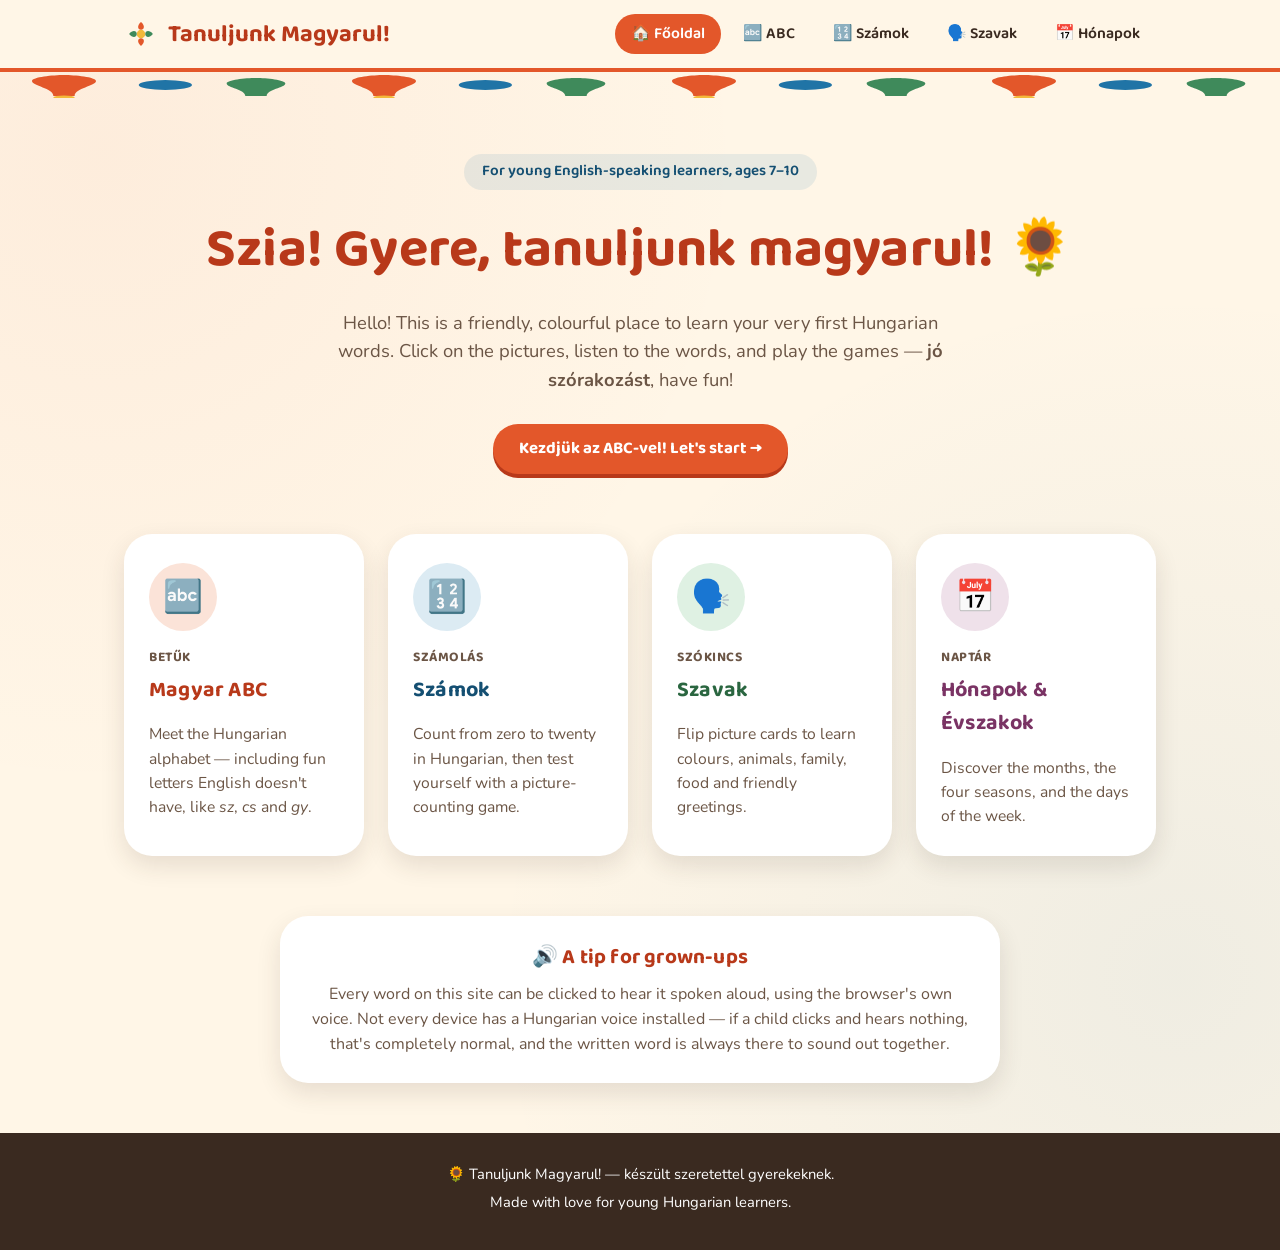
==== index.html @ 0e590bf8 "Add files via upload" ====
<!DOCTYPE html>
<html lang="hu">
<head>
<meta charset="UTF-8">
<meta name="viewport" content="width=device-width, initial-scale=1.0">
<title>Tanuljunk Magyarul! — Magyar nyelv gyerekeknek</title>
<meta name="description" content="Színes, interaktív magyar nyelvtanuló oldal 7-10 éves angol anyanyelvű gyerekeknek. Betűk, számok, szavak, hónapok és évszakok.">
<link rel="preconnect" href="https://fonts.googleapis.com">
<link rel="preconnect" href="https://fonts.gstatic.com" crossorigin>
<link href="https://fonts.googleapis.com/css2?family=Baloo+2:wght@500;700;800&family=Nunito:wght@400;600;700;800&display=swap" rel="stylesheet">
<link rel="stylesheet" href="css/style.css">
</head>
<body>
<a class="skip-link" href="#main">Ugrás a tartalomhoz</a>

<header class="site-header">
  <div class="container">
    <a class="logo" href="index.html">
      <svg class="logo-flower" viewBox="0 0 40 40" xmlns="http://www.w3.org/2000/svg" aria-hidden="true">
        <circle cx="20" cy="20" r="5" fill="var(--yellow)"/>
        <path d="M20 15 C16 15 15 10 20 6 C25 10 24 15 20 15Z" fill="var(--paprika)"/>
        <path d="M20 25 C16 25 15 30 20 34 C25 30 24 25 20 25Z" fill="var(--paprika)"/>
        <path d="M15 20 C15 16 10 15 6 20 C10 25 15 24 15 20Z" fill="var(--green)"/>
        <path d="M25 20 C25 16 30 15 34 20 C30 25 25 24 25 20Z" fill="var(--green)"/>
      </svg>
      Tanuljunk Magyarul!
    </a>
    <nav class="main-nav" aria-label="Fő navigáció">
      <a href="index.html" aria-current="page">🏠 Főoldal</a>
      <a href="abc.html">🔤 ABC</a>
      <a href="numbers.html">🔢 Számok</a>
      <a href="words.html">🗣️ Szavak</a>
      <a href="calendar.html">📅 Hónapok</a>
    </nav>
  </div>
</header>

<div class="folk-border" aria-hidden="true">
  <svg viewBox="0 0 240 26" preserveAspectRatio="none" xmlns="http://www.w3.org/2000/svg">
    <defs>
      <pattern id="tulipPattern" width="60" height="26" patternUnits="userSpaceOnUse">
        <path d="M10 24 C10 16 6 14 6 9 C6 5 10 3 12 3 C14 3 18 5 18 9 C18 14 14 16 14 24 Z" fill="var(--paprika)"/>
        <circle cx="31" cy="13" r="5" fill="var(--blue)"/>
        <path d="M46 24 C46 17 42.5 16 42.5 11.5 C42.5 8 46 6 48 6 C50 6 53.5 8 53.5 11.5 C53.5 16 50 17 50 24 Z" fill="var(--green)"/>
        <circle cx="12" cy="25.5" r="2" fill="var(--yellow)"/>
      </pattern>
    </defs>
    <rect width="240" height="26" fill="url(#tulipPattern)"/>
  </svg>
</div>

<main id="main">
  <section class="hero container">
    <span class="eyebrow">For young English-speaking learners, ages 7–10</span>
    <h1>Szia! Gyere, tanuljunk magyarul! 🌻</h1>
    <p class="subtitle">Hello! This is a friendly, colourful place to learn your very first Hungarian words. Click on the pictures, listen to the words, and play the games — <strong>jó szórakozást</strong>, have fun!</p>
    <a class="btn" href="abc.html">Kezdjük az ABC-vel! Let's start →</a>
  </section>

  <section class="container">
    <div class="category-grid">

      <a class="category-card" href="abc.html" style="--card-accent: var(--paprika-dark); --card-tint: #FBE3D8;">
        <div class="icon-wrap"><span style="font-size:2rem;">🔤</span></div>
        <span class="hu-tag">Betűk</span>
        <h2>Magyar ABC</h2>
        <p>Meet the Hungarian alphabet — including fun letters English doesn't have, like <em>sz</em>, <em>cs</em> and <em>gy</em>.</p>
      </a>

      <a class="category-card" href="numbers.html" style="--card-accent: var(--blue-dark); --card-tint: #DCEBF3;">
        <div class="icon-wrap"><span style="font-size:2rem;">🔢</span></div>
        <span class="hu-tag">Számolás</span>
        <h2>Számok</h2>
        <p>Count from zero to twenty in Hungarian, then test yourself with a picture-counting game.</p>
      </a>

      <a class="category-card" href="words.html" style="--card-accent: var(--green-dark); --card-tint: #DFF1E3;">
        <div class="icon-wrap"><span style="font-size:2rem;">🗣️</span></div>
        <span class="hu-tag">Szókincs</span>
        <h2>Szavak</h2>
        <p>Flip picture cards to learn colours, animals, family, food and friendly greetings.</p>
      </a>

      <a class="category-card" href="calendar.html" style="--card-accent: var(--plum); --card-tint: #EFE1EA;">
        <div class="icon-wrap"><span style="font-size:2rem;">📅</span></div>
        <span class="hu-tag">Naptár</span>
        <h2>Hónapok &amp; Évszakok</h2>
        <p>Discover the months, the four seasons, and the days of the week.</p>
      </a>

    </div>
  </section>

  <section class="container" style="padding-bottom:50px;">
    <div style="background:var(--paper); border-radius:var(--radius-lg); box-shadow:var(--shadow-soft); padding:26px 28px; max-width:720px; margin:0 auto; text-align:center;">
      <h2 style="font-size:1.3rem;">🔊 A tip for grown-ups</h2>
      <p style="color:var(--ink-soft); margin-bottom:0;">Every word on this site can be clicked to hear it spoken aloud, using the browser's own voice. Not every device has a Hungarian voice installed — if a child clicks and hears nothing, that's completely normal, and the written word is always there to sound out together.</p>
    </div>
  </section>
</main>

<footer class="site-footer">
  <div class="container">
    <p>🌻 Tanuljunk Magyarul! — készült szeretettel gyerekeknek.</p>
    <p>Made with love for young Hungarian learners.</p>
  </div>
</footer>

<script src="js/script.js"></script>
</body>
</html>
---- css/style.css ----
/* =========================================================
   Tanuljunk Magyarul! — design system
   Inspired by Hungarian folk embroidery (Kalocsa / Matyó):
   warm cream ground, paprika red, meadow green, cornflower
   blue and sunflower yellow, arranged in bold flower motifs.
   ========================================================= */

:root {
  --cream:        #FFF6E7;
  --cream-dark:   #F7E9CE;
  --paprika:      #E3572A;
  --paprika-dark: #B8391A;
  --green:        #3F8A5B;
  --green-dark:   #2A6640;
  --blue:         #2074A6;
  --blue-dark:    #144F72;
  --yellow:       #F3B93B;
  --yellow-dark:  #C98F1C;
  --plum:         #7A3364;
  --ink:          #3A2A20;
  --ink-soft:     #6B5545;
  --paper:        #FFFFFF;

  --radius-lg: 28px;
  --radius-md: 18px;
  --radius-sm: 10px;

  --shadow-soft: 0 10px 24px rgba(58, 42, 32, 0.12);
  --shadow-pop:  0 6px 0 rgba(0,0,0,0.15);

  --font-display: "Baloo 2", "Fredoka", system-ui, sans-serif;
  --font-body: "Nunito", system-ui, sans-serif;
}

* { box-sizing: border-box; }

html {
  scroll-behavior: smooth;
}

body {
  margin: 0;
  font-family: var(--font-body);
  color: var(--ink);
  background: var(--cream);
  background-image:
    radial-gradient(circle at 8% 12%, rgba(227,87,42,0.06) 0, transparent 40%),
    radial-gradient(circle at 92% 78%, rgba(32,116,166,0.07) 0, transparent 45%);
  line-height: 1.55;
}

img, svg { max-width: 100%; display: block; }

a { color: inherit; }

h1, h2, h3, h4 {
  font-family: var(--font-display);
  font-weight: 700;
  margin: 0 0 0.4em;
  color: var(--paprika-dark);
  letter-spacing: 0.2px;
}

p { margin: 0 0 1em; }

.container {
  max-width: 1080px;
  margin: 0 auto;
  padding: 0 24px;
}

/* ---------- Skip link (accessibility) ---------- */
.skip-link {
  position: absolute;
  left: -999px;
  top: auto;
  background: var(--ink);
  color: #fff;
  padding: 10px 16px;
  border-radius: var(--radius-sm);
  z-index: 999;
}
.skip-link:focus {
  left: 16px;
  top: 16px;
}

/* ---------- Header / nav ---------- */
.site-header {
  position: sticky;
  top: 0;
  z-index: 50;
  background: var(--cream);
  border-bottom: 4px solid var(--paprika);
}

.site-header .container {
  display: flex;
  align-items: center;
  justify-content: space-between;
  padding-top: 14px;
  padding-bottom: 14px;
  gap: 16px;
  flex-wrap: wrap;
}

.logo {
  font-family: var(--font-display);
  font-size: 1.5rem;
  font-weight: 700;
  color: var(--paprika-dark);
  text-decoration: none;
  display: flex;
  align-items: center;
  gap: 10px;
}
.logo .logo-flower { width: 34px; height: 34px; flex-shrink: 0; }

.main-nav {
  display: flex;
  gap: 6px;
  flex-wrap: wrap;
}

.main-nav a {
  text-decoration: none;
  font-family: var(--font-display);
  font-weight: 600;
  font-size: 0.98rem;
  color: var(--ink);
  padding: 8px 16px;
  border-radius: 999px;
  transition: background 0.15s ease, color 0.15s ease, transform 0.15s ease;
}

.main-nav a:hover,
.main-nav a:focus-visible {
  background: var(--yellow);
  color: var(--ink);
  transform: translateY(-2px);
}

.main-nav a[aria-current="page"] {
  background: var(--paprika);
  color: #fff;
}

/* ---------- Folk-art decorative border ---------- */
.folk-border {
  width: 100%;
  height: 26px;
  overflow: hidden;
  line-height: 0;
}
.folk-border svg { width: 100%; height: 100%; display: block; }

/* ---------- Hero ---------- */
.hero {
  padding: 56px 0 40px;
  text-align: center;
}

.hero .eyebrow {
  display: inline-block;
  font-family: var(--font-display);
  font-weight: 600;
  color: var(--blue-dark);
  background: rgba(32,116,166,0.1);
  padding: 6px 18px;
  border-radius: 999px;
  margin-bottom: 18px;
  font-size: 0.95rem;
}

.hero h1 {
  font-size: clamp(2.2rem, 5vw, 3.4rem);
  margin-bottom: 0.3em;
}

.hero .subtitle {
  max-width: 620px;
  margin: 0 auto 1.6em;
  color: var(--ink-soft);
  font-size: 1.15rem;
}

/* ---------- Buttons ---------- */
.btn {
  display: inline-flex;
  align-items: center;
  gap: 8px;
  font-family: var(--font-display);
  font-weight: 700;
  text-decoration: none;
  border: none;
  cursor: pointer;
  padding: 12px 26px;
  border-radius: 999px;
  font-size: 1.05rem;
  color: #fff;
  background: var(--paprika);
  box-shadow: 0 4px 0 var(--paprika-dark);
  transition: transform 0.12s ease, box-shadow 0.12s ease;
}
.btn:hover { transform: translateY(-2px); }
.btn:active { transform: translateY(2px); box-shadow: 0 1px 0 var(--paprika-dark); }
.btn:focus-visible { outline: 3px solid var(--blue); outline-offset: 3px; }

.btn.btn-green { background: var(--green); box-shadow: 0 4px 0 var(--green-dark); }
.btn.btn-blue { background: var(--blue); box-shadow: 0 4px 0 var(--blue-dark); }

.btn-sound {
  background: var(--yellow);
  color: var(--ink);
  box-shadow: 0 3px 0 var(--yellow-dark);
  font-size: 0.95rem;
  padding: 8px 16px;
}

/* ---------- Category cards (home page) ---------- */
.category-grid {
  display: grid;
  grid-template-columns: repeat(auto-fit, minmax(230px, 1fr));
  gap: 24px;
  padding: 20px 0 60px;
}

.category-card {
  background: var(--paper);
  border-radius: var(--radius-lg);
  padding: 26px 22px 24px;
  text-decoration: none;
  color: var(--ink);
  box-shadow: var(--shadow-soft);
  border: 3px solid transparent;
  transition: transform 0.18s ease, border-color 0.18s ease, box-shadow 0.18s ease;
  display: flex;
  flex-direction: column;
  align-items: flex-start;
  gap: 6px;
}

.category-card:hover,
.category-card:focus-visible {
  transform: translateY(-6px) rotate(-0.5deg);
  border-color: var(--card-accent, var(--paprika));
  box-shadow: 0 16px 30px rgba(58,42,32,0.16);
}

.category-card .icon-wrap {
  width: 68px;
  height: 68px;
  border-radius: 50%;
  background: var(--card-tint, #fdece3);
  display: flex;
  align-items: center;
  justify-content: center;
  margin-bottom: 10px;
}
.category-card .icon-wrap svg { width: 40px; height: 40px; }

.category-card h2 {
  font-size: 1.35rem;
  margin-bottom: 0.15em;
  color: var(--card-accent, var(--paprika-dark));
}

.category-card .hu-tag {
  font-family: var(--font-display);
  font-size: 0.85rem;
  font-weight: 700;
  color: var(--ink-soft);
  text-transform: uppercase;
  letter-spacing: 0.5px;
}

.category-card p {
  color: var(--ink-soft);
  font-size: 0.98rem;
  margin: 6px 0 0;
}

/* ---------- Section wrapper ---------- */
.page-section {
  padding: 40px 0 70px;
}

.section-intro {
  max-width: 680px;
  margin: 0 auto 32px;
  text-align: center;
}
.section-intro h1 { font-size: clamp(1.9rem, 4vw, 2.6rem); }
.section-intro p { color: var(--ink-soft); font-size: 1.08rem; }

/* ---------- Tiles grid (alphabet / numbers) ---------- */
.tile-grid {
  display: grid;
  grid-template-columns: repeat(auto-fill, minmax(120px, 1fr));
  gap: 14px;
}

.tile {
  background: var(--paper);
  border: none;
  border-radius: var(--radius-md);
  padding: 16px 10px 14px;
  text-align: center;
  cursor: pointer;
  box-shadow: var(--shadow-soft);
  font-family: var(--font-body);
  color: var(--ink);
  transition: transform 0.15s ease, background 0.15s ease;
  position: relative;
}
.tile:hover, .tile:focus-visible { transform: translateY(-4px); }
.tile:focus-visible { outline: 3px solid var(--blue); outline-offset: 2px; }

.tile .big-letter {
  font-family: var(--font-display);
  font-size: 2.1rem;
  font-weight: 700;
  color: var(--paprika);
  display: block;
  line-height: 1;
}

.tile .tile-emoji { font-size: 1.9rem; display: block; margin: 6px 0 4px; }

.tile .tile-word {
  font-weight: 700;
  font-family: var(--font-display);
  font-size: 0.95rem;
  color: var(--green-dark);
}

.tile .tile-eng {
  font-size: 0.82rem;
  color: var(--ink-soft);
  display: none;
  margin-top: 4px;
}

.tile.revealed .tile-eng { display: block; }
.tile.revealed { background: var(--cream-dark); }

.tile.playing {
  animation: pulse 0.5s ease;
}
@keyframes pulse {
  0% { transform: scale(1); }
  40% { transform: scale(1.08); }
  100% { transform: scale(1); }
}

/* ---------- Tabs (words page) ---------- */
.tabs {
  display: flex;
  gap: 8px;
  flex-wrap: wrap;
  justify-content: center;
  margin-bottom: 30px;
}

.tab-btn {
  font-family: var(--font-display);
  font-weight: 700;
  border: 2px solid var(--paprika);
  background: var(--paper);
  color: var(--paprika-dark);
  padding: 9px 20px;
  border-radius: 999px;
  cursor: pointer;
  font-size: 0.98rem;
  transition: background 0.15s ease, color 0.15s ease;
}
.tab-btn:hover { background: var(--yellow); border-color: var(--yellow-dark); color: var(--ink); }
.tab-btn[aria-selected="true"] {
  background: var(--paprika);
  color: #fff;
}
.tab-btn:focus-visible { outline: 3px solid var(--blue); outline-offset: 2px; }

.tab-panel { display: none; }
.tab-panel.active { display: block; }

/* ---------- Flashcards ---------- */
.flash-grid {
  display: grid;
  grid-template-columns: repeat(auto-fill, minmax(160px, 1fr));
  gap: 18px;
}

.flashcard {
  perspective: 900px;
  height: 168px;
}
.flashcard button {
  all: unset;
  cursor: pointer;
  width: 100%;
  height: 100%;
  display: block;
}
.flashcard .card-inner {
  position: relative;
  width: 100%;
  height: 100%;
  transition: transform 0.5s cubic-bezier(.4,.2,.2,1);
  transform-style: preserve-3d;
}
.flashcard.flipped .card-inner { transform: rotateY(180deg); }

.card-face {
  position: absolute;
  inset: 0;
  border-radius: var(--radius-md);
  backface-visibility: hidden;
  display: flex;
  flex-direction: column;
  align-items: center;
  justify-content: center;
  padding: 10px;
  text-align: center;
  box-shadow: var(--shadow-soft);
}
.card-front {
  background: var(--paper);
}
.card-front .emoji { font-size: 2.6rem; margin-bottom: 8px; }
.card-front .eng-word { font-family: var(--font-display); font-weight: 700; color: var(--ink); font-size: 1.05rem; }

.card-back {
  background: var(--green);
  color: #fff;
  transform: rotateY(180deg);
}
.card-back .hu-word { font-family: var(--font-display); font-weight: 700; font-size: 1.15rem; margin-bottom: 4px; }
.card-back .say-hint { font-size: 0.8rem; opacity: 0.9; }

/* ---------- Quiz ---------- */
.quiz-box {
  background: var(--paper);
  border-radius: var(--radius-lg);
  box-shadow: var(--shadow-soft);
  padding: 28px;
  max-width: 560px;
  margin: 0 auto;
  text-align: center;
}
.quiz-prompt { font-size: 1.1rem; margin-bottom: 16px; }
.quiz-visual { font-size: 3rem; margin-bottom: 10px; letter-spacing: 6px; }
.quiz-options {
  display: grid;
  grid-template-columns: repeat(auto-fit, minmax(110px, 1fr));
  gap: 12px;
  margin: 18px 0 10px;
}
.quiz-options button {
  font-family: var(--font-display);
  font-weight: 700;
  font-size: 1.05rem;
  border: 2px solid var(--blue);
  background: var(--paper);
  color: var(--blue-dark);
  border-radius: var(--radius-sm);
  padding: 12px 8px;
  cursor: pointer;
  transition: background 0.15s ease, transform 0.1s ease;
}
.quiz-options button:hover { background: var(--cream-dark); }
.quiz-options button.correct { background: var(--green); border-color: var(--green-dark); color: #fff; }
.quiz-options button.wrong { background: var(--paprika); border-color: var(--paprika-dark); color: #fff; }

.quiz-feedback { min-height: 28px; font-weight: 700; font-family: var(--font-display); }
.quiz-feedback.good { color: var(--green-dark); }
.quiz-feedback.bad { color: var(--paprika-dark); }

.quiz-score { margin-top: 10px; color: var(--ink-soft); font-size: 0.95rem; }

/* ---------- Season groups (calendar page) ---------- */
.season-block {
  margin-bottom: 34px;
  border-radius: var(--radius-lg);
  padding: 22px 22px 10px;
}
.season-spring { background: #EAF6E7; }
.season-summer { background: #FFF3D6; }
.season-autumn { background: #FBE6D4; }
.season-winter { background: #E6F1F8; }

.season-block h3 {
  display: flex;
  align-items: center;
  gap: 10px;
  font-size: 1.3rem;
}

.days-row {
  display: grid;
  grid-template-columns: repeat(auto-fit, minmax(110px, 1fr));
  gap: 12px;
  margin-top: 10px;
}

/* ---------- Footer ---------- */
.site-footer {
  background: var(--ink);
  color: #fff;
  padding: 30px 0;
  text-align: center;
  font-size: 0.92rem;
}
.site-footer a { color: var(--yellow); text-decoration: underline; }
.site-footer p { margin: 0 0 6px; }

/* ---------- Utility ---------- */
.visually-hidden {
  position: absolute;
  width: 1px; height: 1px;
  overflow: hidden;
  clip: rect(0 0 0 0);
  white-space: nowrap;
}

.center-note {
  text-align: center;
  color: var(--ink-soft);
  font-size: 0.92rem;
  margin-top: 26px;
}

/* ---------- Reduced motion ---------- */
@media (prefers-reduced-motion: reduce) {
  * { animation-duration: 0.001ms !important; transition-duration: 0.001ms !important; scroll-behavior: auto !important; }
}

/* ---------- Mobile ---------- */
@media (max-width: 560px) {
  .main-nav { justify-content: center; width: 100%; }
  .hero { padding: 40px 0 28px; }
}
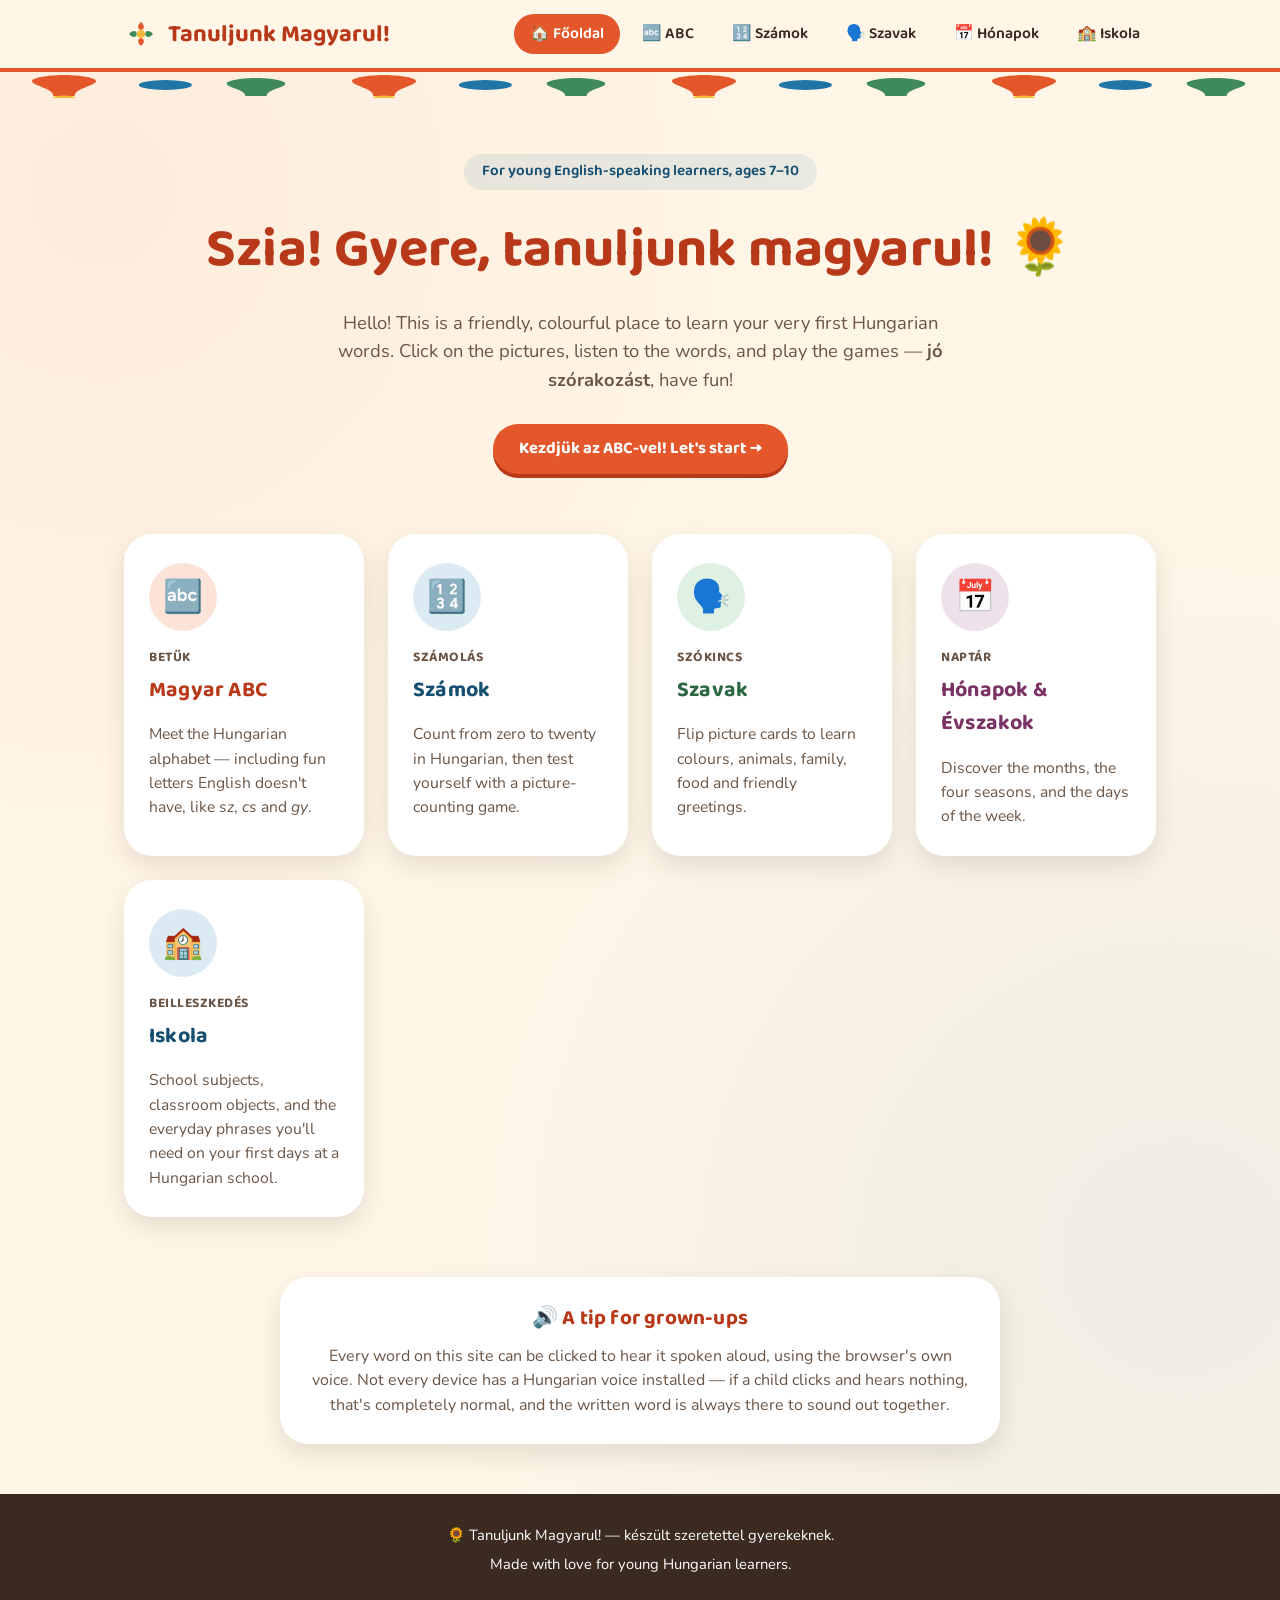
==== commit c25ed45d: "Add files via upload" ====
--- a/index.html
+++ b/index.html
@@ -31,6 +31,7 @@
       <a href="numbers.html">🔢 Számok</a>
       <a href="words.html">🗣️ Szavak</a>
       <a href="calendar.html">📅 Hónapok</a>
+      <a href="iskola.html">🏫 Iskola</a>
     </nav>
   </div>
 </header>
@@ -88,6 +89,13 @@
         <p>Discover the months, the four seasons, and the days of the week.</p>
       </a>
 
+      <a class="category-card" href="iskola.html" style="--card-accent: var(--blue-dark); --card-tint: #DCEBF3;">
+        <div class="icon-wrap"><span style="font-size:2rem;">🏫</span></div>
+        <span class="hu-tag">Beilleszkedés</span>
+        <h2>Iskola</h2>
+        <p>School subjects, classroom objects, and the everyday phrases you'll need on your first days at a Hungarian school.</p>
+      </a>
+
     </div>
   </section>
 
--- a/css/style.css
+++ b/css/style.css
@@ -326,6 +326,7 @@
 }
 
 .tile .tile-emoji { font-size: 1.9rem; display: block; margin: 6px 0 4px; }
+.tile .tile-emoji svg { width: 44px; height: 44px; display: block; margin: 0 auto; }
 
 .tile .tile-word {
   font-weight: 700;
@@ -337,11 +338,11 @@
 .tile .tile-eng {
   font-size: 0.82rem;
   color: var(--ink-soft);
-  display: none;
+  display: block;
   margin-top: 4px;
-}
-
-.tile.revealed .tile-eng { display: block; }
+  font-style: italic;
+}
+
 .tile.revealed { background: var(--cream-dark); }
 
 .tile.playing {
@@ -428,6 +429,7 @@
   background: var(--paper);
 }
 .card-front .emoji { font-size: 2.6rem; margin-bottom: 8px; }
+.card-front .emoji svg { width: 46px; height: 46px; display: block; margin: 0 auto; }
 .card-front .eng-word { font-family: var(--font-display); font-weight: 700; color: var(--ink); font-size: 1.05rem; }
 
 .card-back {
@@ -530,6 +532,65 @@
   margin-top: 26px;
 }
 
+/* ---------- Phrase cards (Iskola page: Hasznos mondatok) ---------- */
+.phrase-section { margin-bottom: 36px; }
+.phrase-section h3 {
+  font-size: 1.15rem;
+  color: var(--blue-dark);
+  margin-bottom: 14px;
+  display: flex;
+  align-items: center;
+  gap: 8px;
+}
+.phrase-list { display: flex; flex-direction: column; gap: 10px; }
+.phrase-card {
+  background: var(--paper);
+  border-radius: var(--radius-md);
+  box-shadow: var(--shadow-soft);
+  padding: 14px 18px;
+  display: flex;
+  align-items: center;
+  justify-content: space-between;
+  gap: 16px;
+  flex-wrap: wrap;
+}
+.phrase-card .phrase-text { flex: 1; min-width: 200px; }
+.phrase-card .phrase-hu {
+  font-family: var(--font-display);
+  font-weight: 700;
+  font-size: 1.08rem;
+  color: var(--ink);
+}
+.phrase-card .phrase-en {
+  color: var(--ink-soft);
+  font-style: italic;
+  font-size: 0.9rem;
+  margin-top: 2px;
+}
+
+/* ---------- Info cards (Iskola page: Amit jó előre tudni) ---------- */
+.info-grid {
+  display: grid;
+  grid-template-columns: repeat(auto-fit, minmax(260px, 1fr));
+  gap: 20px;
+}
+.info-card {
+  background: var(--paper);
+  border-radius: var(--radius-lg);
+  padding: 22px 24px;
+  box-shadow: var(--shadow-soft);
+  border-left: 6px solid var(--card-accent, var(--blue));
+}
+.info-card h3 {
+  font-size: 1.1rem;
+  color: var(--ink);
+  margin-bottom: 8px;
+  display: flex;
+  align-items: center;
+  gap: 8px;
+}
+.info-card p { color: var(--ink-soft); font-size: 0.95rem; margin-bottom: 0; }
+.info-card p + p { margin-top: 8px; }
 /* ---------- Reduced motion ---------- */
 @media (prefers-reduced-motion: reduce) {
   * { animation-duration: 0.001ms !important; transition-duration: 0.001ms !important; scroll-behavior: auto !important; }
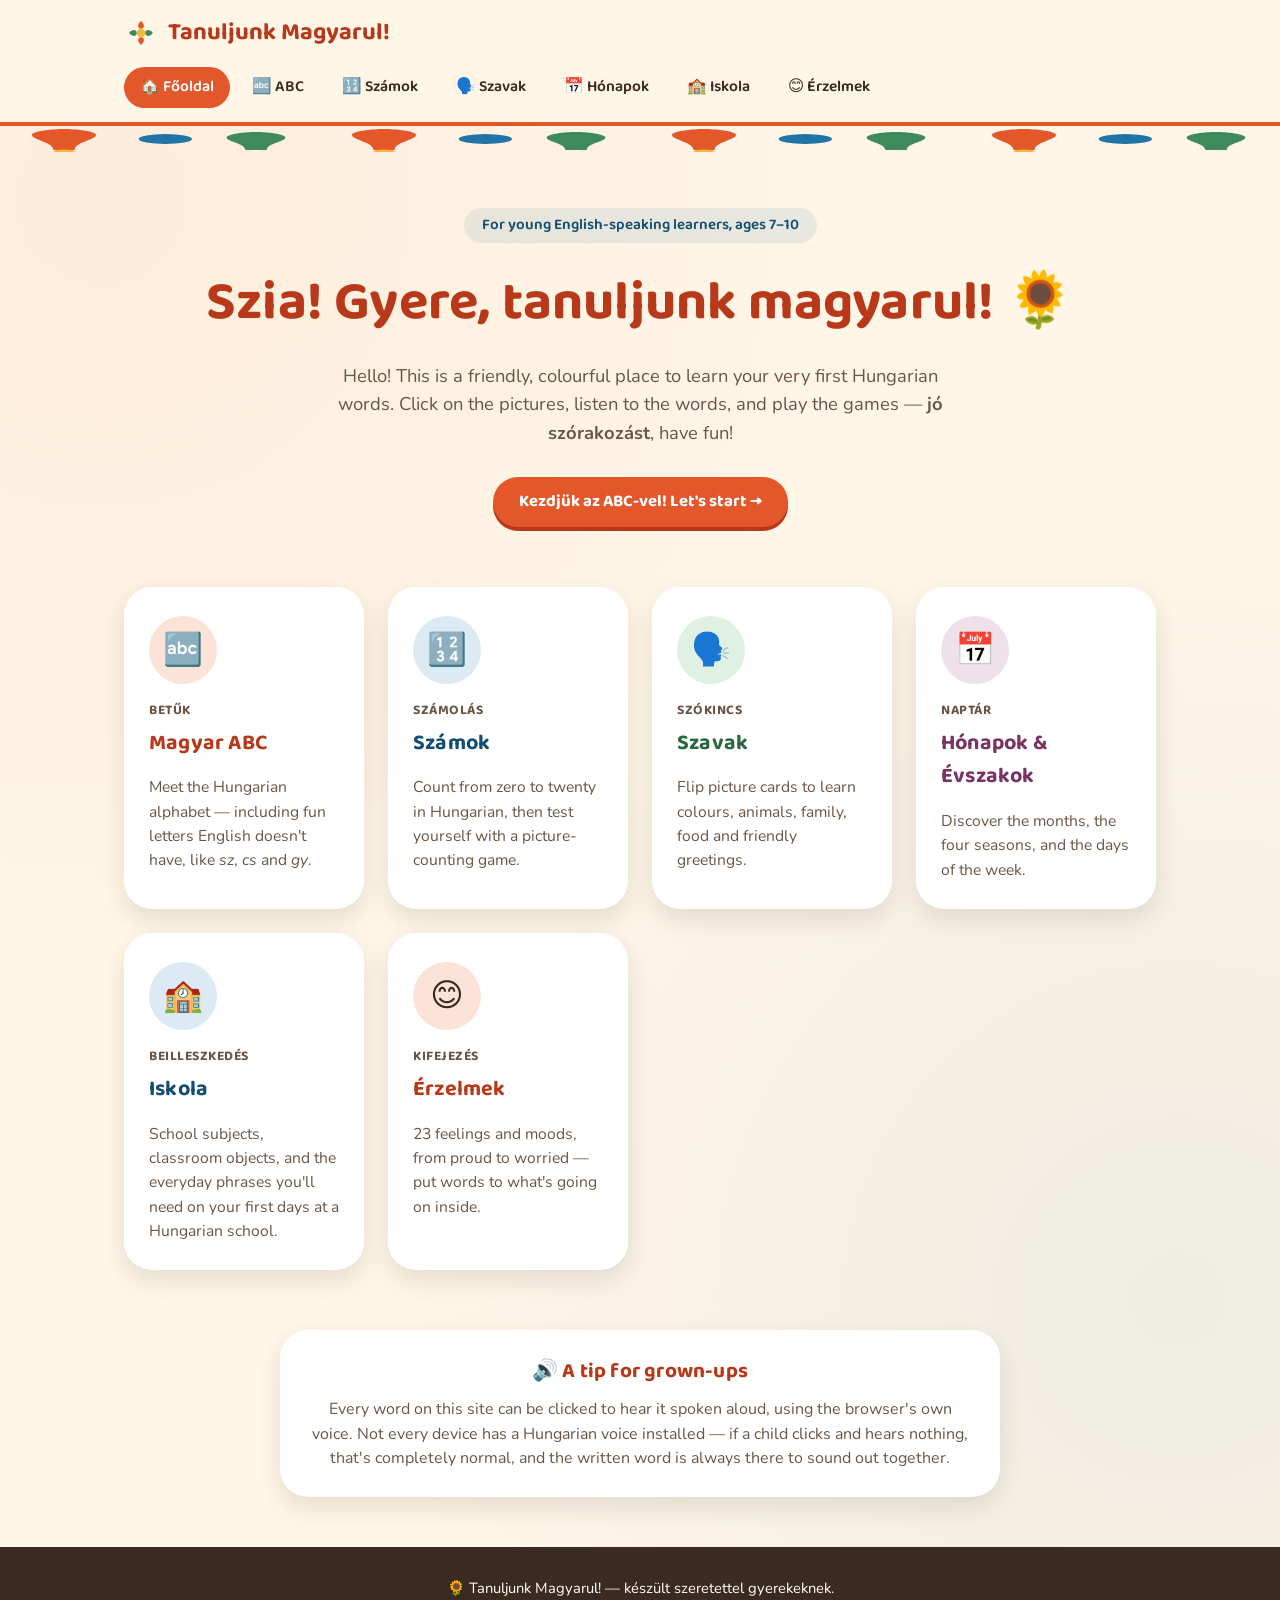
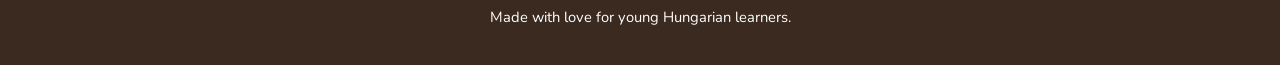
==== commit c355dc3c: "Add files via upload" ====
--- a/index.html
+++ b/index.html
@@ -32,6 +32,7 @@
       <a href="words.html">🗣️ Szavak</a>
       <a href="calendar.html">📅 Hónapok</a>
       <a href="iskola.html">🏫 Iskola</a>
+      <a href="erzelmek.html">😊 Érzelmek</a>
     </nav>
   </div>
 </header>
@@ -96,6 +97,13 @@
         <p>School subjects, classroom objects, and the everyday phrases you'll need on your first days at a Hungarian school.</p>
       </a>
 
+      <a class="category-card" href="erzelmek.html" style="--card-accent: var(--paprika-dark); --card-tint: #FBE3D8;">
+        <div class="icon-wrap"><span style="font-size:2rem;">😊</span></div>
+        <span class="hu-tag">Kifejezés</span>
+        <h2>Érzelmek</h2>
+        <p>23 feelings and moods, from proud to worried — put words to what's going on inside.</p>
+      </a>
+
     </div>
   </section>
 
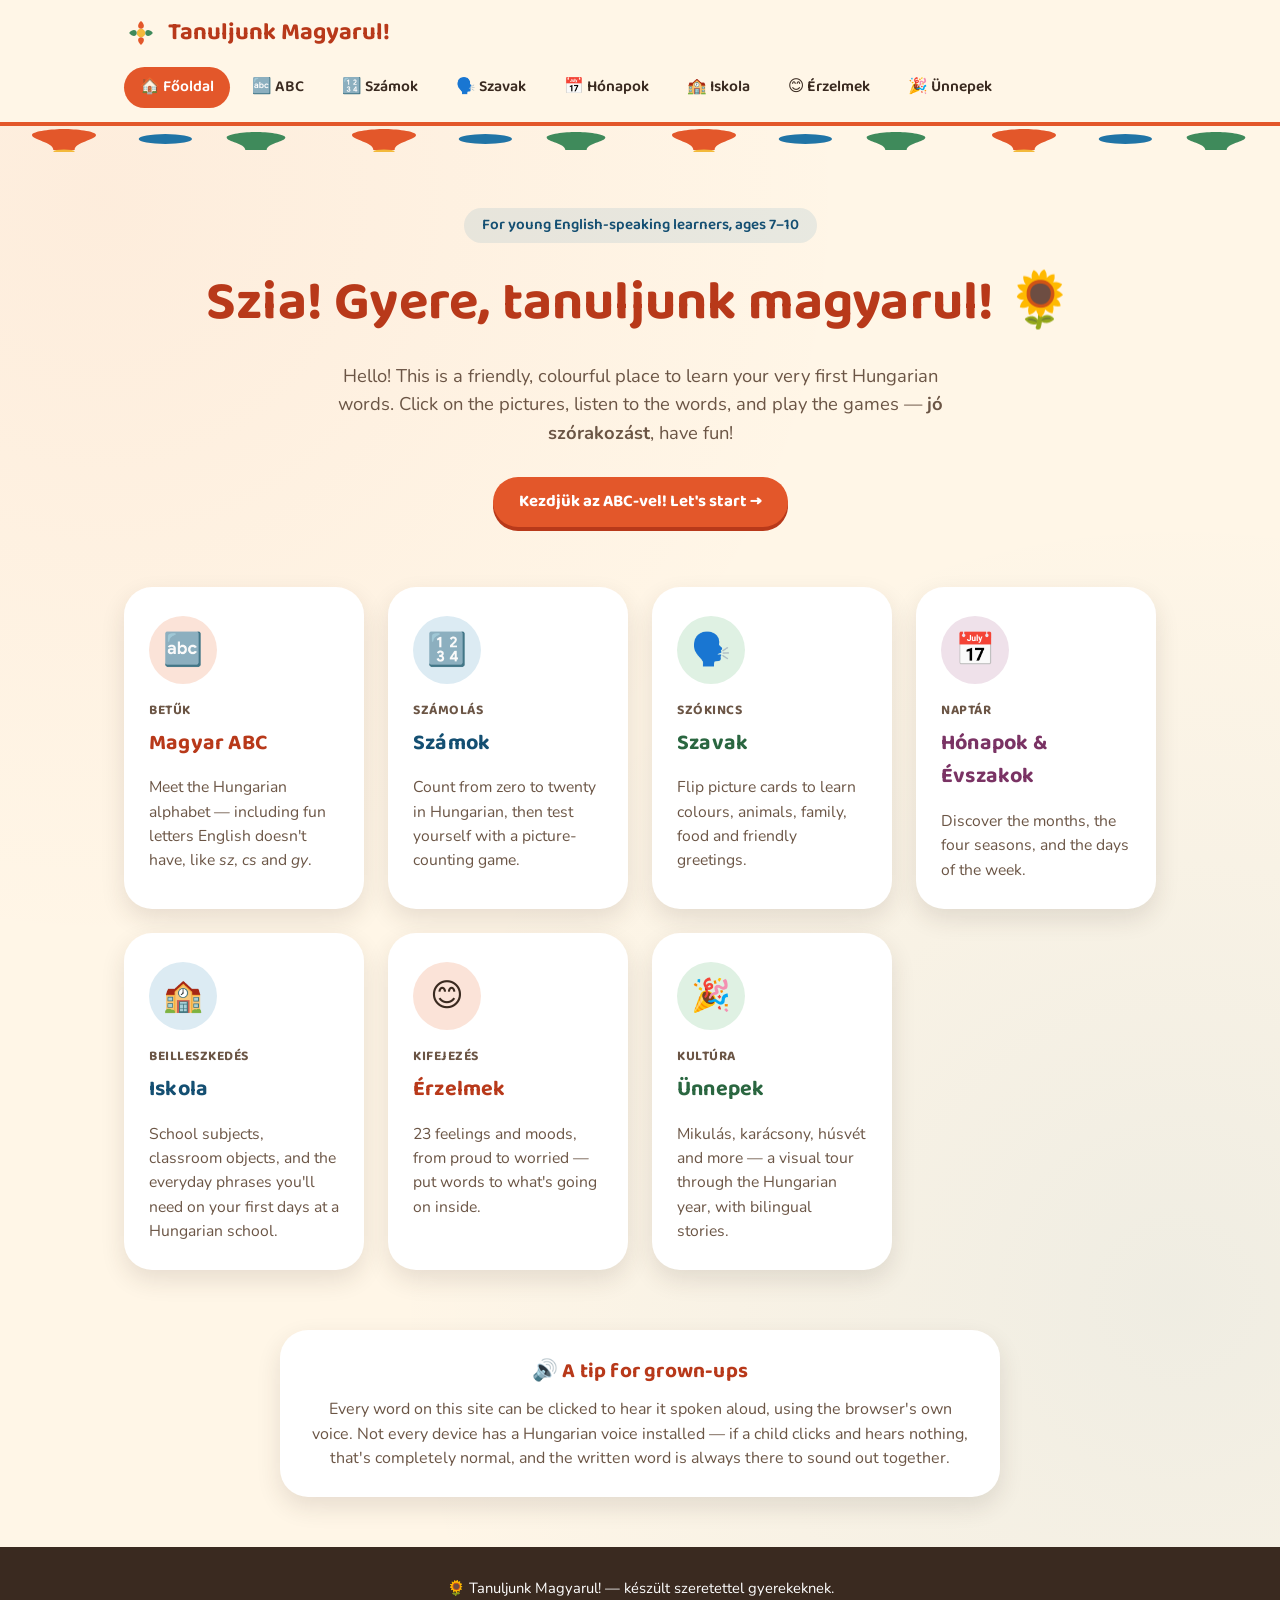
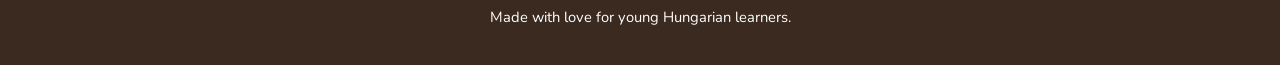
==== commit 5a998ce0: "Add files via upload" ====
--- a/index.html
+++ b/index.html
@@ -33,6 +33,7 @@
       <a href="calendar.html">📅 Hónapok</a>
       <a href="iskola.html">🏫 Iskola</a>
       <a href="erzelmek.html">😊 Érzelmek</a>
+      <a href="unnepek.html">🎉 Ünnepek</a>
     </nav>
   </div>
 </header>
@@ -104,6 +105,13 @@
         <p>23 feelings and moods, from proud to worried — put words to what's going on inside.</p>
       </a>
 
+      <a class="category-card" href="unnepek.html" style="--card-accent: var(--green-dark); --card-tint: #DFF1E3;">
+        <div class="icon-wrap"><span style="font-size:2rem;">🎉</span></div>
+        <span class="hu-tag">Kultúra</span>
+        <h2>Ünnepek</h2>
+        <p>Mikulás, karácsony, húsvét and more — a visual tour through the Hungarian year, with bilingual stories.</p>
+      </a>
+
     </div>
   </section>
 
--- a/css/style.css
+++ b/css/style.css
@@ -430,6 +430,13 @@
 }
 .card-front .emoji { font-size: 2.6rem; margin-bottom: 8px; }
 .card-front .emoji svg { width: 46px; height: 46px; display: block; margin: 0 auto; }
+
+/* ---------- Larger faces on the Érzelmek page ---------- */
+.emotion-grid { grid-template-columns: repeat(auto-fill, minmax(150px, 1fr)); }
+.emotion-grid .flashcard { height: 210px; }
+.emotion-grid .card-front .emoji svg { width: 108px; height: 108px; margin-bottom: 2px; }
+.emotion-grid .card-front .eng-word { font-size: 1rem; }
+.emotion-grid .card-back .hu-word { font-size: 1.25rem; }
 .card-front .eng-word { font-family: var(--font-display); font-weight: 700; color: var(--ink); font-size: 1.05rem; }
 
 .card-back {
@@ -505,6 +512,45 @@
   margin-top: 10px;
 }
 
+/* ---------- Holiday cards (Ünnepek page) ---------- */
+.holiday-card {
+  background: var(--paper);
+  border-radius: var(--radius-lg);
+  box-shadow: var(--shadow-soft);
+  padding: 20px;
+  margin-bottom: 22px;
+  display: grid;
+  grid-template-columns: minmax(220px, 340px) 1fr;
+  gap: 22px;
+  align-items: center;
+}
+.holiday-card .holiday-illustration { width: 100%; border-radius: var(--radius-md); overflow: hidden; }
+.holiday-card .holiday-illustration svg { width: 100%; height: auto; display: block; }
+.holiday-card .holiday-body h3 {
+  font-size: 1.4rem;
+  margin-bottom: 2px;
+}
+.holiday-card .holiday-date {
+  color: var(--ink-soft);
+  font-weight: 700;
+  font-family: var(--font-display);
+  font-size: 0.92rem;
+  margin-bottom: 10px;
+}
+.holiday-card .holiday-text-hu { font-size: 1.02rem; margin-bottom: 10px; }
+.holiday-card .holiday-text-en { font-style: italic; color: var(--ink-soft); font-size: 0.95rem; margin-bottom: 10px; }
+.holiday-card .school-tip {
+  background: var(--cream-dark);
+  border-radius: var(--radius-sm);
+  padding: 10px 14px;
+  font-size: 0.88rem;
+  color: var(--ink-soft);
+  margin-top: 6px;
+}
+
+@media (max-width: 700px) {
+  .holiday-card { grid-template-columns: 1fr; }
+}
 /* ---------- Footer ---------- */
 .site-footer {
   background: var(--ink);
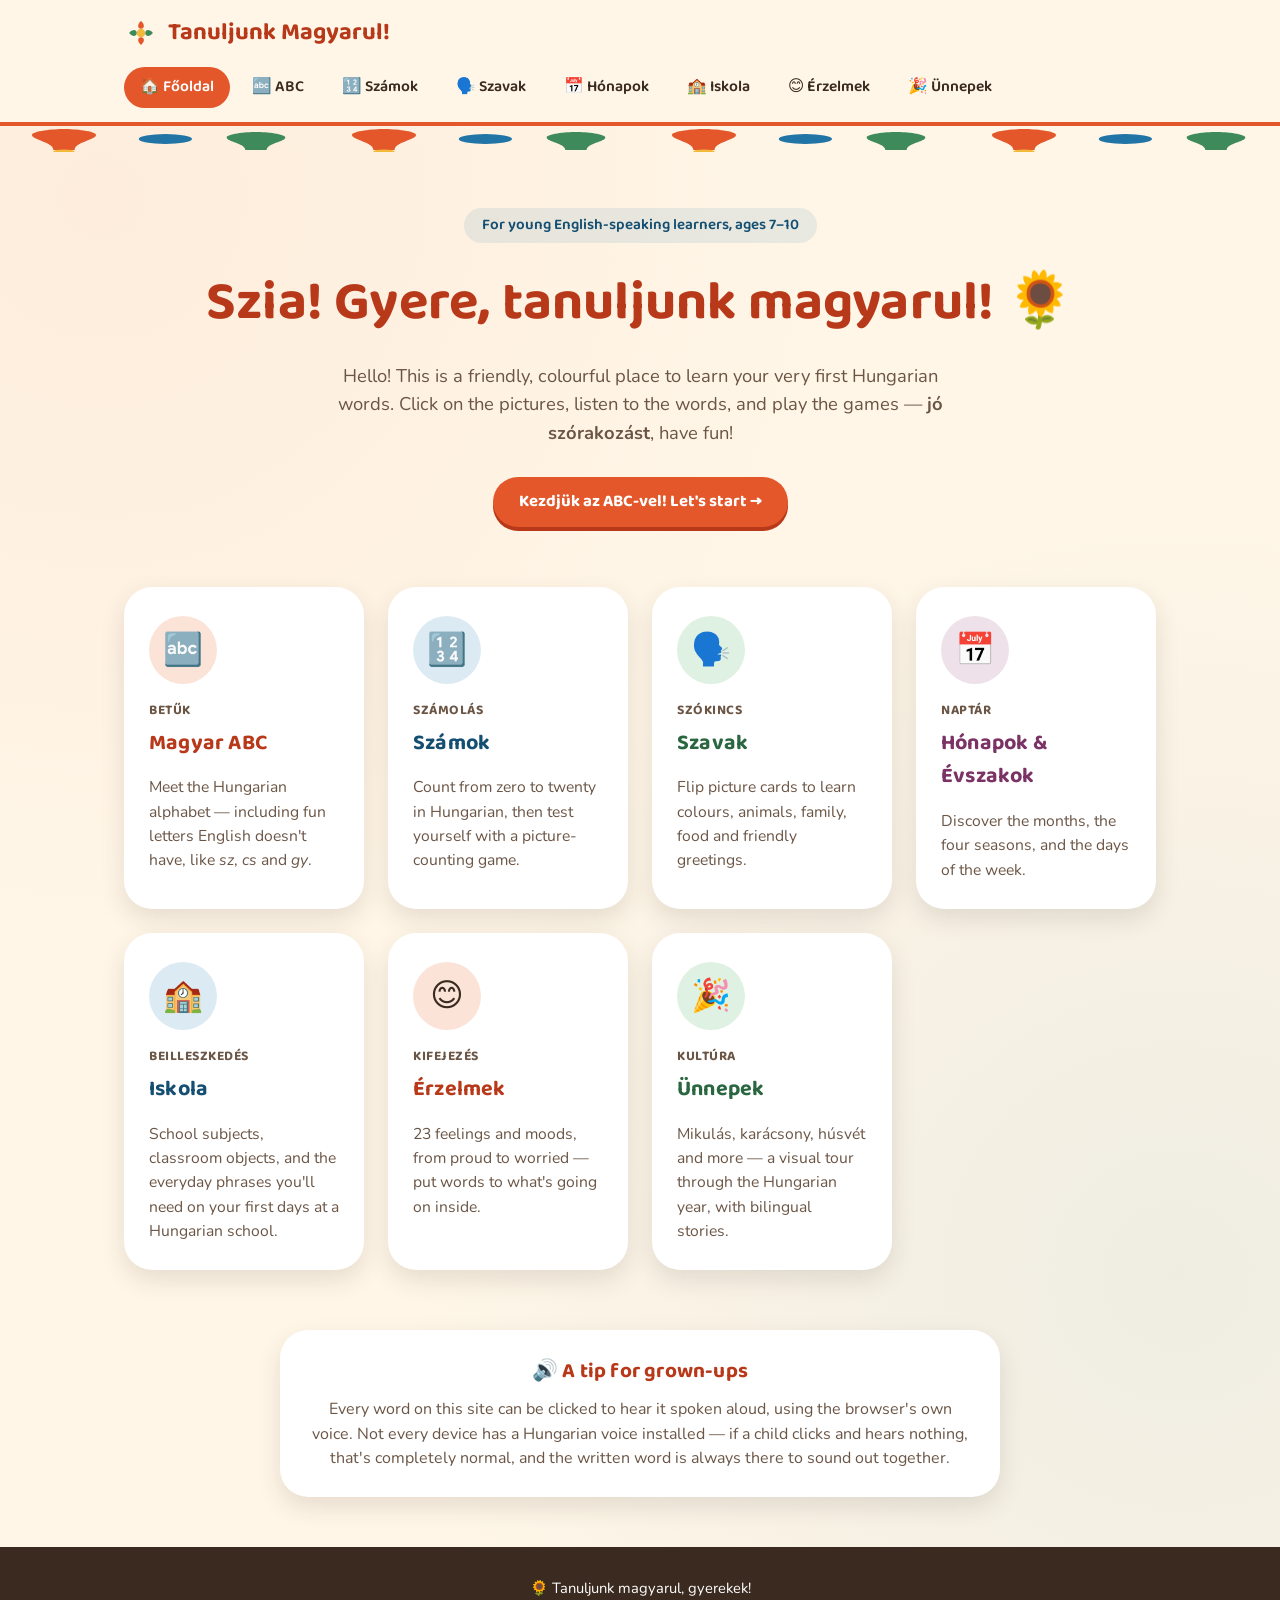
==== commit 138c35a9: "Add files via upload" ====
--- a/index.html
+++ b/index.html
@@ -125,8 +125,7 @@
 
 <footer class="site-footer">
   <div class="container">
-    <p>🌻 Tanuljunk Magyarul! — készült szeretettel gyerekeknek.</p>
-    <p>Made with love for young Hungarian learners.</p>
+    <p>🌻 Tanuljunk magyarul, gyerekek!</p>
   </div>
 </footer>
 
--- a/css/style.css
+++ b/css/style.css
@@ -525,7 +525,8 @@
   align-items: center;
 }
 .holiday-card .holiday-illustration { width: 100%; border-radius: var(--radius-md); overflow: hidden; }
-.holiday-card .holiday-illustration svg { width: 100%; height: auto; display: block; }
+.holiday-card .holiday-illustration svg,
+.holiday-card .holiday-illustration img { width: 100%; height: auto; display: block; object-fit: cover; }
 .holiday-card .holiday-body h3 {
   font-size: 1.4rem;
   margin-bottom: 2px;
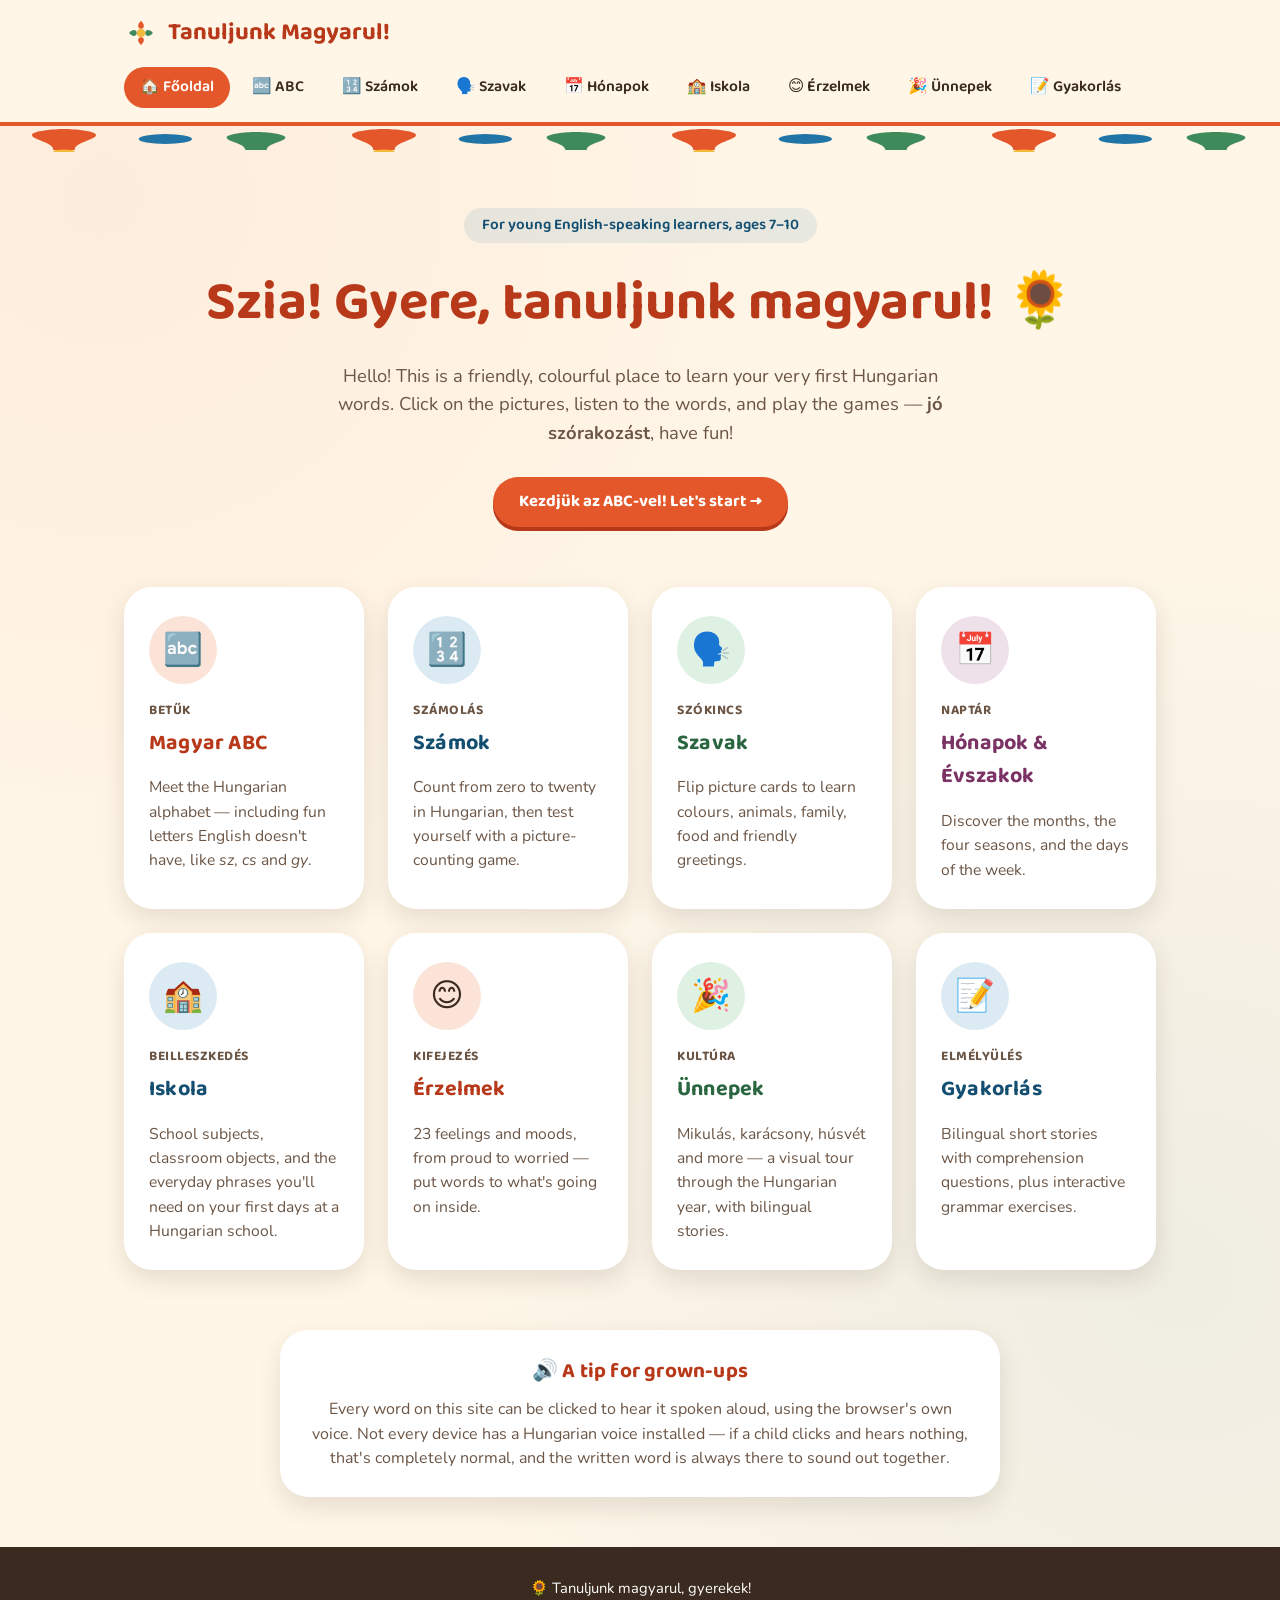
==== commit 408fb4e7: "Add files via upload" ====
--- a/index.html
+++ b/index.html
@@ -34,6 +34,7 @@
       <a href="iskola.html">🏫 Iskola</a>
       <a href="erzelmek.html">😊 Érzelmek</a>
       <a href="unnepek.html">🎉 Ünnepek</a>
+      <a href="gyakorlas.html">📝 Gyakorlás</a>
     </nav>
   </div>
 </header>
@@ -112,6 +113,13 @@
         <p>Mikulás, karácsony, húsvét and more — a visual tour through the Hungarian year, with bilingual stories.</p>
       </a>
 
+      <a class="category-card" href="gyakorlas.html" style="--card-accent: var(--blue-dark); --card-tint: #DCEBF3;">
+        <div class="icon-wrap"><span style="font-size:2rem;">📝</span></div>
+        <span class="hu-tag">Elmélyülés</span>
+        <h2>Gyakorlás</h2>
+        <p>Bilingual short stories with comprehension questions, plus interactive grammar exercises.</p>
+      </a>
+
     </div>
   </section>
 
--- a/css/style.css
+++ b/css/style.css
@@ -638,6 +638,101 @@
 }
 .info-card p { color: var(--ink-soft); font-size: 0.95rem; margin-bottom: 0; }
 .info-card p + p { margin-top: 8px; }
+/* ---------- Olvasás (Reading practice) page ---------- */
+.en-block { display: none; }
+body.show-en .en-block { display: block; }
+
+.translation-toggle-wrap {
+  position: sticky;
+  top: 78px;
+  z-index: 30;
+  display: flex;
+  justify-content: center;
+  margin-bottom: 26px;
+}
+.translation-toggle {
+  display: inline-flex;
+  align-items: center;
+  gap: 10px;
+  background: var(--paper);
+  border: 2px solid var(--blue);
+  border-radius: 999px;
+  padding: 8px 18px;
+  cursor: pointer;
+  box-shadow: var(--shadow-soft);
+  font-family: var(--font-display);
+  font-weight: 700;
+  font-size: 0.92rem;
+  color: var(--blue-dark);
+}
+.translation-toggle input { width: 18px; height: 18px; accent-color: var(--blue); cursor: pointer; }
+
+.difficulty-badge {
+  display: inline-block;
+  font-family: var(--font-display);
+  font-weight: 700;
+  font-size: 0.78rem;
+  padding: 4px 12px;
+  border-radius: 999px;
+  margin-bottom: 10px;
+}
+.difficulty-easy { background: #DFF1E3; color: var(--green-dark); }
+.difficulty-hard { background: #FBE3D8; color: var(--paprika-dark); }
+
+.story-card {
+  background: var(--paper);
+  border-radius: var(--radius-lg);
+  box-shadow: var(--shadow-soft);
+  padding: 26px;
+  margin-bottom: 30px;
+}
+.story-card h2 { font-size: 1.5rem; margin-bottom: 2px; }
+.story-card .story-title-en { font-weight: 400; font-size: 0.95rem; color: var(--ink-soft); margin-bottom: 16px; }
+
+.story-image-placeholder {
+  border: 3px dashed var(--yellow-dark);
+  border-radius: var(--radius-md);
+  background: var(--cream-dark);
+  min-height: 200px;
+  display: flex;
+  flex-direction: column;
+  align-items: center;
+  justify-content: center;
+  text-align: center;
+  color: var(--ink-soft);
+  margin-bottom: 18px;
+  padding: 16px;
+}
+.story-image-placeholder .placeholder-icon { font-size: 2.4rem; margin-bottom: 8px; }
+.story-image-placeholder .placeholder-text { font-size: 0.85rem; }
+.story-image-placeholder code {
+  background: var(--paper);
+  padding: 1px 6px;
+  border-radius: 4px;
+  font-size: 0.82rem;
+}
+
+.story-text-hu { font-size: 1.08rem; line-height: 1.75; margin-bottom: 14px; }
+.story-text-en { font-size: 1rem; line-height: 1.7; color: var(--ink-soft); font-style: italic; border-left: 3px solid var(--blue); padding-left: 14px; margin-bottom: 14px; }
+
+.story-questions {
+  background: var(--cream-dark);
+  border-radius: var(--radius-md);
+  padding: 16px 20px;
+  margin-top: 18px;
+}
+.story-questions h4 { font-size: 1rem; margin-bottom: 10px; color: var(--blue-dark); }
+.story-questions ol { margin: 0; padding-left: 22px; }
+.story-questions li { margin-bottom: 8px; }
+.story-questions .q-en { color: var(--ink-soft); font-style: italic; font-size: 0.92rem; }
+
+/* ---------- Feladatok (Grammar exercises) page ---------- */
+.exercise-intro {
+  max-width: 640px;
+  margin: 0 auto 20px;
+  text-align: center;
+  color: var(--ink-soft);
+}
 /* ---------- Reduced motion ---------- */
 @media (prefers-reduced-motion: reduce) {
   * { animation-duration: 0.001ms !important; transition-duration: 0.001ms !important; scroll-behavior: auto !important; }
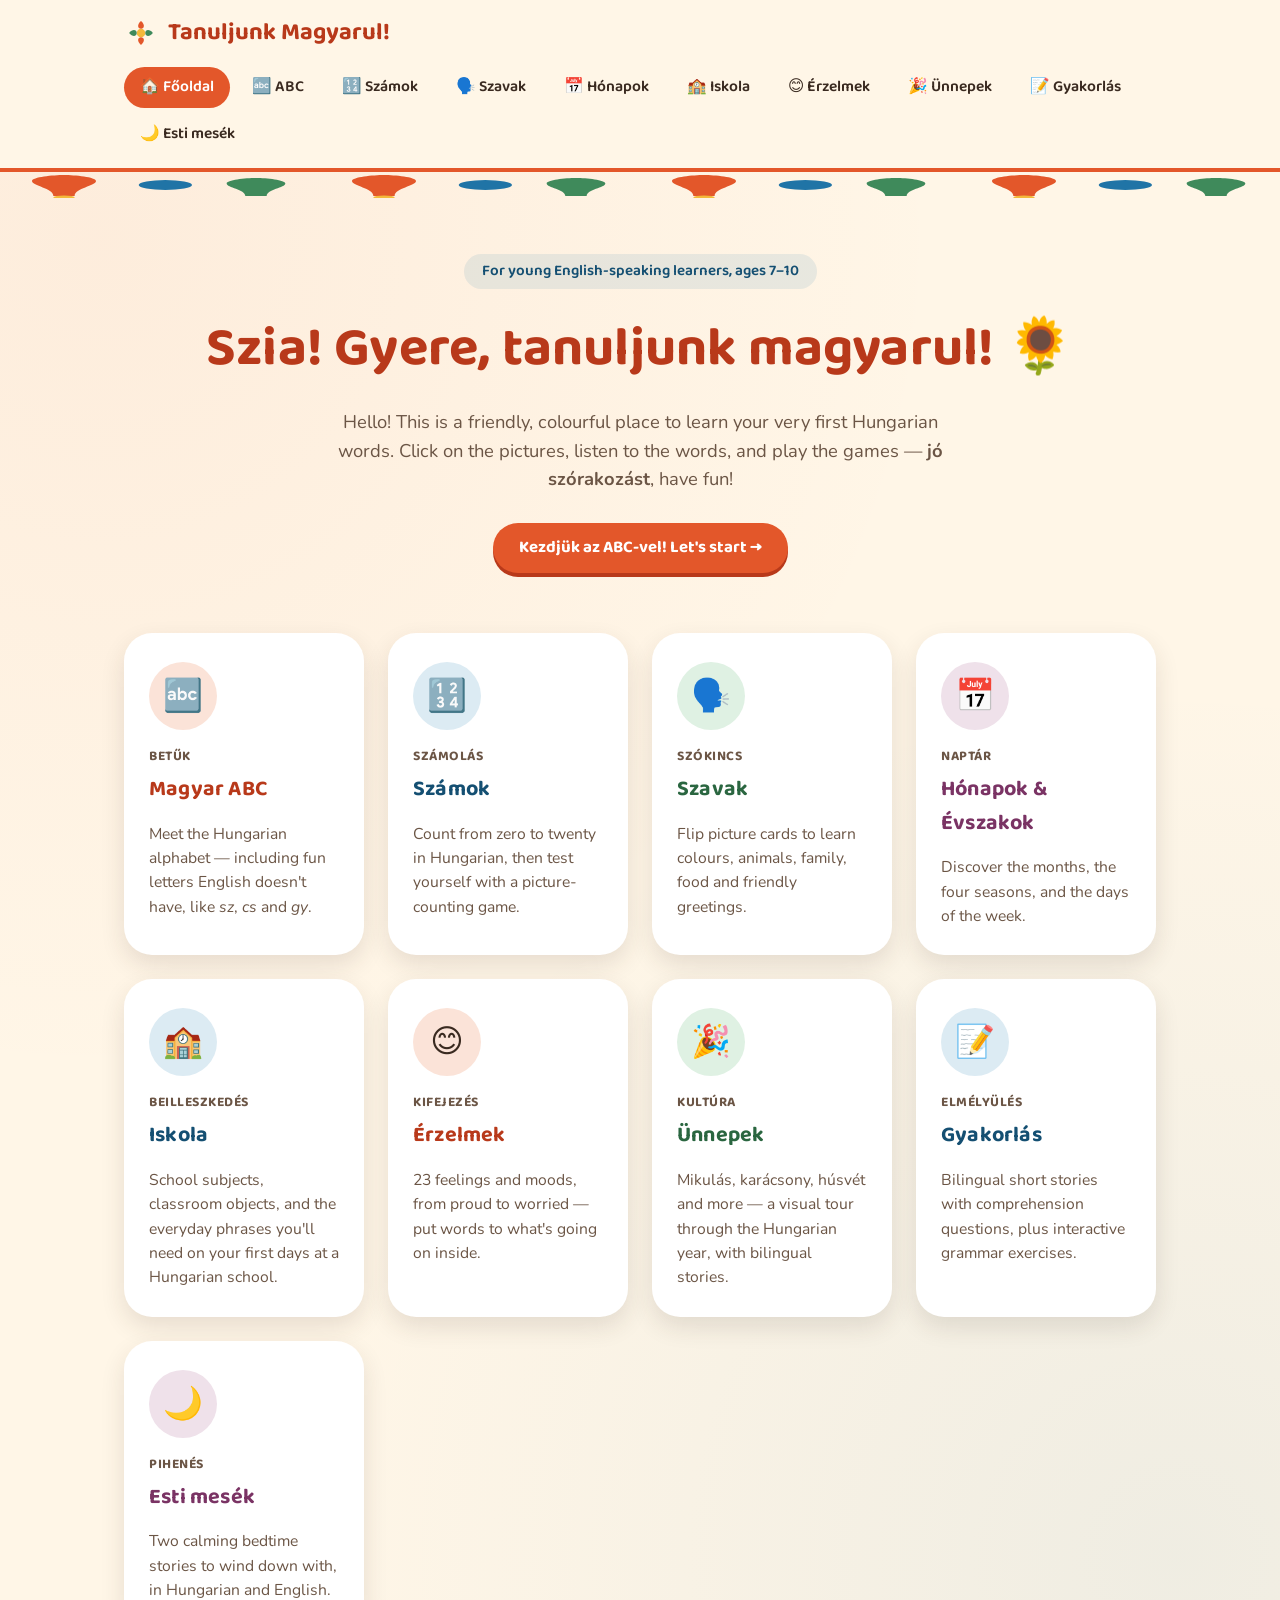
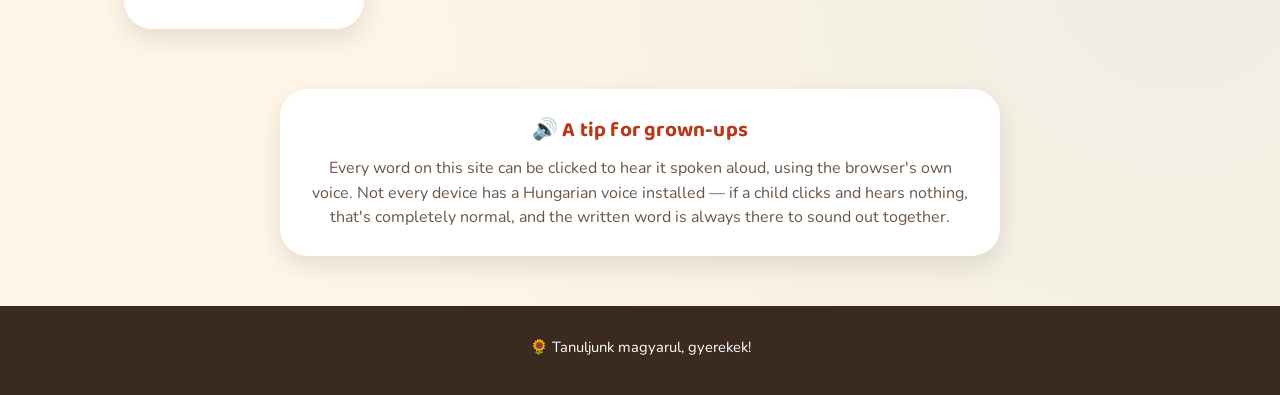
==== commit 386ae0b1: "Add files via upload" ====
--- a/index.html
+++ b/index.html
@@ -35,6 +35,7 @@
       <a href="erzelmek.html">😊 Érzelmek</a>
       <a href="unnepek.html">🎉 Ünnepek</a>
       <a href="gyakorlas.html">📝 Gyakorlás</a>
+      <a href="estimesek.html">🌙 Esti mesék</a>
     </nav>
   </div>
 </header>
@@ -120,6 +121,13 @@
         <p>Bilingual short stories with comprehension questions, plus interactive grammar exercises.</p>
       </a>
 
+      <a class="category-card" href="estimesek.html" style="--card-accent: var(--plum); --card-tint: #EFE1EA;">
+        <div class="icon-wrap"><span style="font-size:2rem;">🌙</span></div>
+        <span class="hu-tag">Pihenés</span>
+        <h2>Esti mesék</h2>
+        <p>Two calming bedtime stories to wind down with, in Hungarian and English.</p>
+      </a>
+
     </div>
   </section>
 
--- a/css/style.css
+++ b/css/style.css
@@ -432,11 +432,16 @@
 .card-front .emoji svg { width: 46px; height: 46px; display: block; margin: 0 auto; }
 
 /* ---------- Larger faces on the Érzelmek page ---------- */
-.emotion-grid { grid-template-columns: repeat(auto-fill, minmax(150px, 1fr)); }
-.emotion-grid .flashcard { height: 210px; }
-.emotion-grid .card-front .emoji svg { width: 108px; height: 108px; margin-bottom: 2px; }
-.emotion-grid .card-front .eng-word { font-size: 1rem; }
-.emotion-grid .card-back .hu-word { font-size: 1.25rem; }
+.emotion-grid { grid-template-columns: repeat(auto-fill, minmax(160px, 1fr)); }
+.emotion-grid .flashcard { height: auto; aspect-ratio: 3 / 4; }
+.emotion-grid .card-front-photo { padding: 0; overflow: hidden; }
+.emotion-grid .card-front-photo img {
+  width: 100%;
+  height: 100%;
+  object-fit: cover;
+  display: block;
+}
+.emotion-grid .card-back .hu-word { font-size: 1.3rem; }
 .card-front .eng-word { font-family: var(--font-display); font-weight: 700; color: var(--ink); font-size: 1.05rem; }
 
 .card-back {
@@ -702,6 +707,13 @@
   color: var(--ink-soft);
   margin-bottom: 18px;
   padding: 16px;
+  overflow: hidden;
+}
+.story-image-placeholder img {
+  width: 100%;
+  max-height: 320px;
+  object-fit: cover;
+  border-radius: calc(var(--radius-md) - 4px);
 }
 .story-image-placeholder .placeholder-icon { font-size: 2.4rem; margin-bottom: 8px; }
 .story-image-placeholder .placeholder-text { font-size: 0.85rem; }
@@ -726,6 +738,67 @@
 .story-questions li { margin-bottom: 8px; }
 .story-questions .q-en { color: var(--ink-soft); font-style: italic; font-size: 0.92rem; }
 
+/* ---------- Esti mesék (Bedtime stories) night theme ---------- */
+.night-wrap {
+  position: relative;
+  background: linear-gradient(180deg, #0d2f47 0%, #144F72 55%, #1a5c8a 100%);
+  border-radius: var(--radius-lg);
+  padding: 40px 24px;
+  color: #FFF6E7;
+  overflow: hidden;
+  margin-bottom: 30px;
+}
+.night-wrap::before {
+  content: "";
+  position: absolute; inset: 0;
+  background-image:
+    radial-gradient(1.5px 1.5px at 10% 20%, #fff 100%, transparent),
+    radial-gradient(1.5px 1.5px at 80% 15%, #fff 100%, transparent),
+    radial-gradient(1px 1px at 30% 60%, #fff 100%, transparent),
+    radial-gradient(1.5px 1.5px at 65% 45%, #fff 100%, transparent),
+    radial-gradient(1px 1px at 90% 70%, #fff 100%, transparent),
+    radial-gradient(1.5px 1.5px at 15% 85%, #fff 100%, transparent),
+    radial-gradient(1px 1px at 50% 10%, #fff 100%, transparent),
+    radial-gradient(1.5px 1.5px at 45% 90%, #fff 100%, transparent),
+    radial-gradient(1px 1px at 5% 50%, #fff 100%, transparent),
+    radial-gradient(1.5px 1.5px at 95% 35%, #fff 100%, transparent);
+  opacity: 0.8;
+  pointer-events: none;
+}
+.night-wrap > * { position: relative; z-index: 1; }
+.night-wrap h1, .night-wrap h2, .night-wrap h3, .night-wrap h4 { color: #FFF6E7; }
+.night-wrap .section-intro p { color: #DCEBF3; }
+.night-wrap .story-card {
+  background: rgba(255,255,255,0.08);
+  box-shadow: none;
+  border: 1px solid rgba(255,255,255,0.15);
+}
+.night-wrap .story-title-en { color: #B8D4E8 !important; }
+.night-wrap .story-text-hu { color: #FFF6E7; }
+.night-wrap .story-text-en { color: #DCEBF3; border-left-color: var(--yellow); }
+.night-wrap .translation-toggle {
+  background: rgba(255,255,255,0.1);
+  border-color: var(--yellow);
+  color: #FFF6E7;
+}
+.night-wrap .translation-toggle-wrap { position: static; }
+
+.youtube-link {
+  display: inline-flex;
+  align-items: center;
+  gap: 8px;
+  background: var(--paprika);
+  color: #fff;
+  padding: 9px 18px;
+  border-radius: 999px;
+  text-decoration: none;
+  font-family: var(--font-display);
+  font-weight: 700;
+  font-size: 0.9rem;
+  box-shadow: 0 3px 0 var(--paprika-dark);
+  margin-bottom: 16px;
+}
+.youtube-link:hover { transform: translateY(-1px); }
 /* ---------- Feladatok (Grammar exercises) page ---------- */
 .exercise-intro {
   max-width: 640px;
